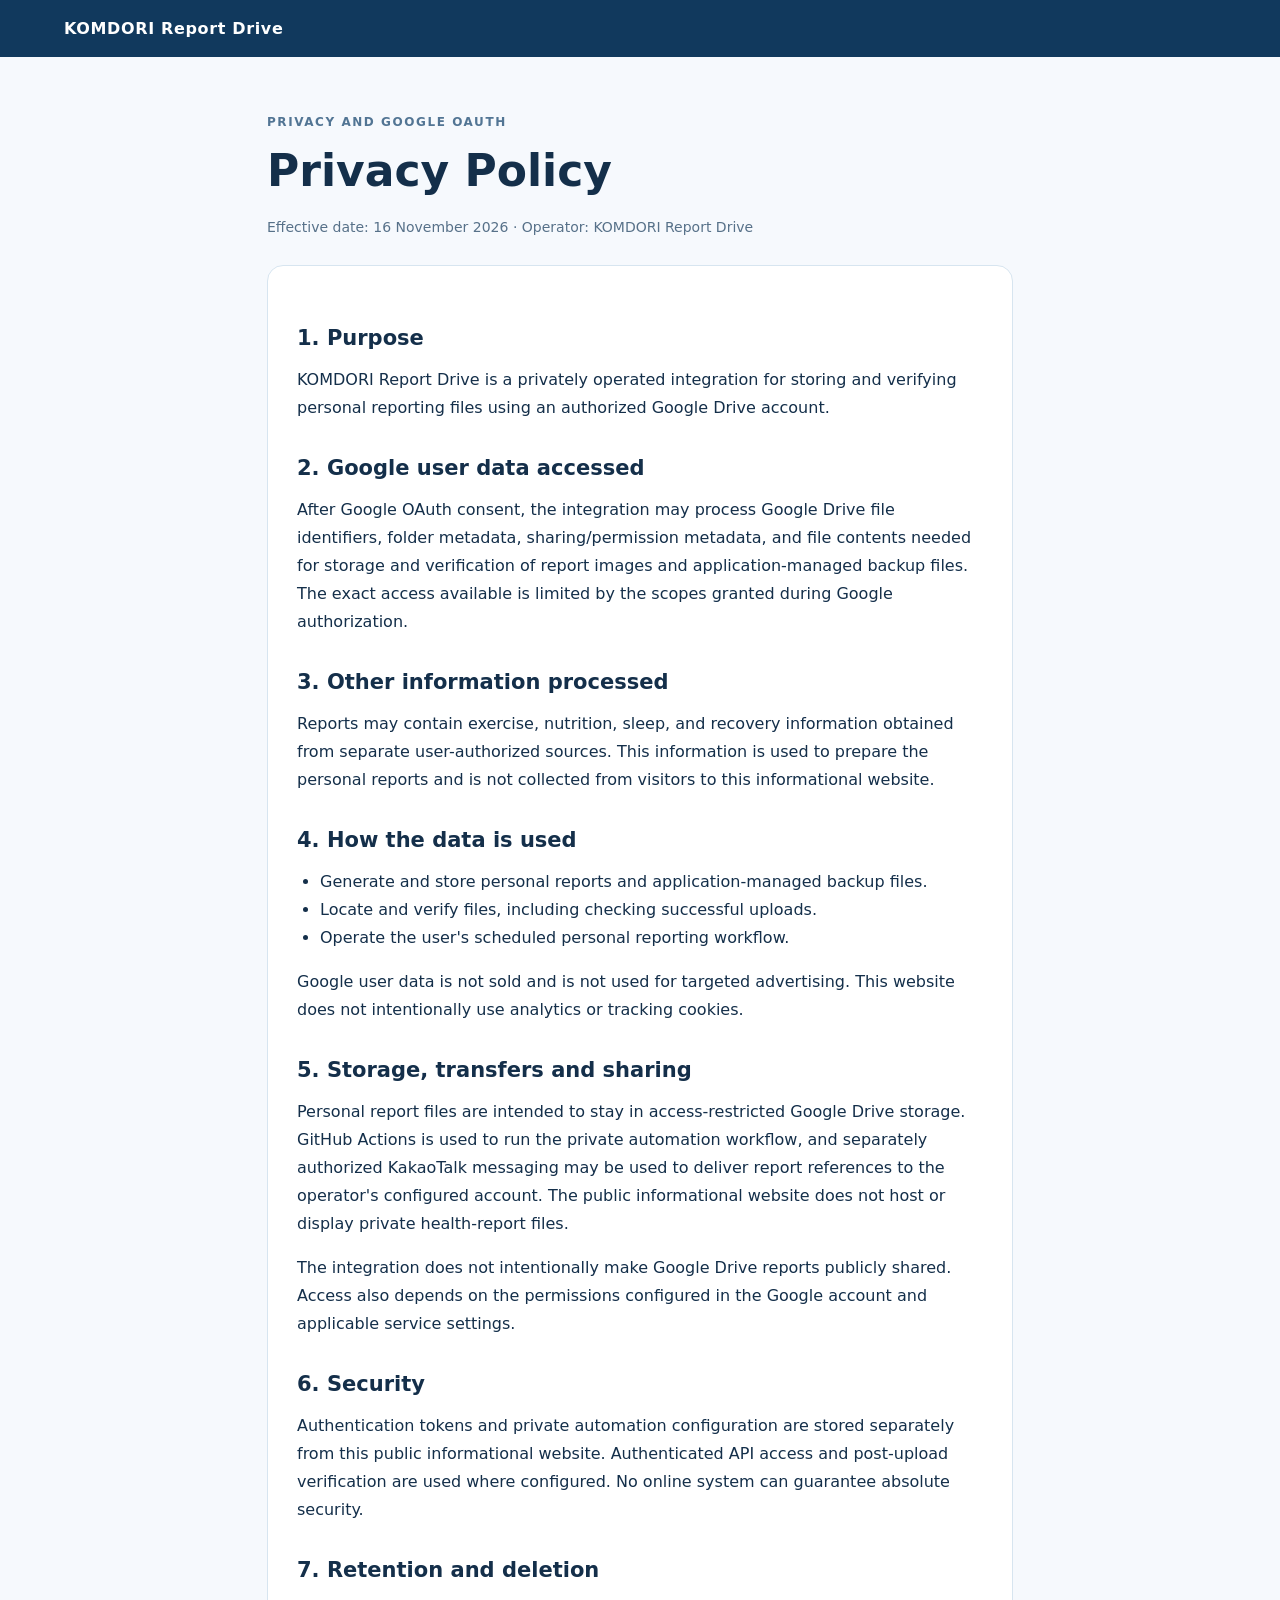
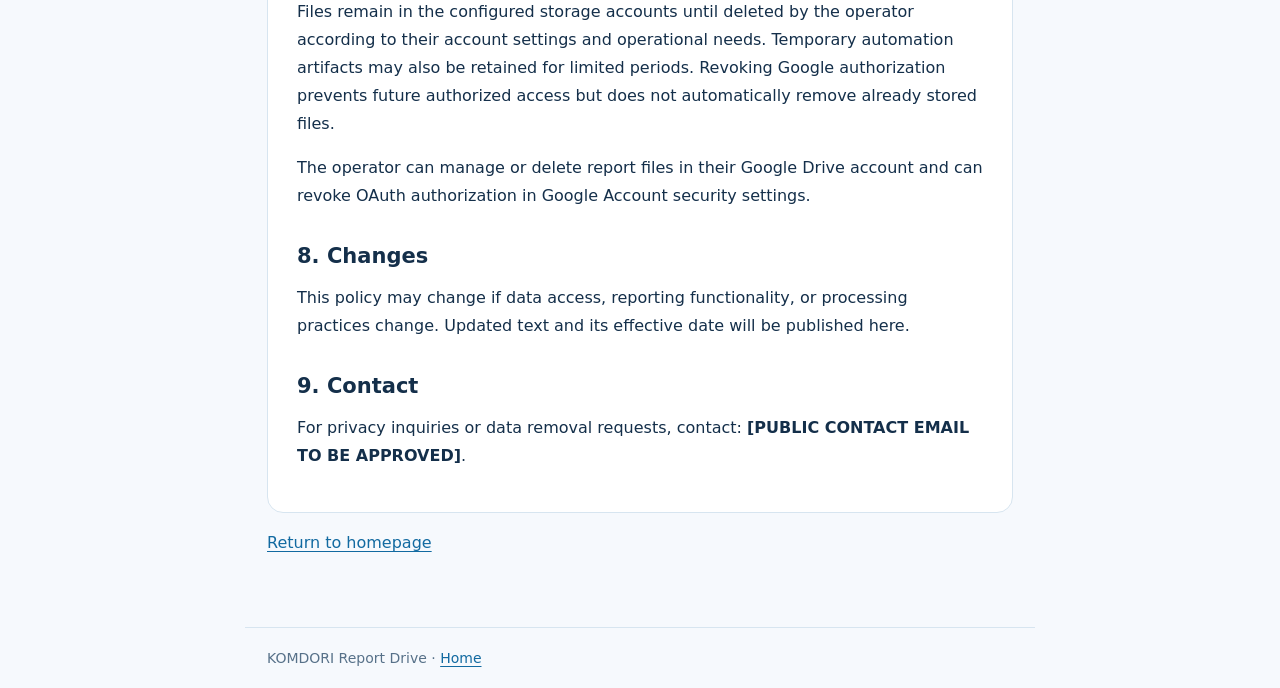
==== privacy/index.html @ 620eeff9 "Draft private OAuth site: privacy/index.html (not published)" ====
<!doctype html>
<html lang="en">
<head>
<meta charset="utf-8">
<meta name="viewport" content="width=device-width, initial-scale=1">
<title>Privacy Policy — KOMDORI Report Drive</title>
<meta name="description" content="How the KOMDORI Report Drive integration uses Google user data.">
<link rel="stylesheet" href="/styles.css">
</head>
<body>
<header><a href="/">KOMDORI Report Drive</a></header>
<main>
<p class="eyebrow">Privacy and Google OAuth</p>
<h1>Privacy Policy</h1>
<p class="meta">Effective date: 16 November 2026 · Operator: KOMDORI Report Drive</p>
<section class="panel">
<h2>1. Purpose</h2>
<p>KOMDORI Report Drive is a privately operated integration for storing and verifying personal reporting files using an authorized Google Drive account.</p>
<h2>2. Google user data accessed</h2>
<p>After Google OAuth consent, the integration may process Google Drive file identifiers, folder metadata, sharing/permission metadata, and file contents needed for storage and verification of report images and application-managed backup files. The exact access available is limited by the scopes granted during Google authorization.</p>
<h2>3. Other information processed</h2>
<p>Reports may contain exercise, nutrition, sleep, and recovery information obtained from separate user-authorized sources. This information is used to prepare the personal reports and is not collected from visitors to this informational website.</p>
<h2>4. How the data is used</h2>
<ul>
<li>Generate and store personal reports and application-managed backup files.</li>
<li>Locate and verify files, including checking successful uploads.</li>
<li>Operate the user's scheduled personal reporting workflow.</li>
</ul>
<p>Google user data is not sold and is not used for targeted advertising. This website does not intentionally use analytics or tracking cookies.</p>
<h2>5. Storage, transfers and sharing</h2>
<p>Personal report files are intended to stay in access-restricted Google Drive storage. GitHub Actions is used to run the private automation workflow, and separately authorized KakaoTalk messaging may be used to deliver report references to the operator's configured account. The public informational website does not host or display private health-report files.</p>
<p>The integration does not intentionally make Google Drive reports publicly shared. Access also depends on the permissions configured in the Google account and applicable service settings.</p>
<h2>6. Security</h2>
<p>Authentication tokens and private automation configuration are stored separately from this public informational website. Authenticated API access and post-upload verification are used where configured. No online system can guarantee absolute security.</p>
<h2>7. Retention and deletion</h2>
<p>Files remain in the configured storage accounts until deleted by the operator according to their account settings and operational needs. Temporary automation artifacts may also be retained for limited periods. Revoking Google authorization prevents future authorized access but does not automatically remove already stored files.</p>
<p>The operator can manage or delete report files in their Google Drive account and can revoke OAuth authorization in Google Account security settings.</p>
<h2>8. Changes</h2>
<p>This policy may change if data access, reporting functionality, or processing practices change. Updated text and its effective date will be published here.</p>
<h2>9. Contact</h2>
<p>For privacy inquiries or data removal requests, contact: <strong>[PUBLIC CONTACT EMAIL TO BE APPROVED]</strong>.</p>
</section>
<p><a href="/">Return to homepage</a></p>
</main>
<footer>KOMDORI Report Drive · <a href="/">Home</a></footer>
</body>
</html>
---- styles.css ----
:root{color-scheme:light;font-family:system-ui,-apple-system,BlinkMacSystemFont,"Segoe UI",sans-serif;background:#f6f9fd;color:#142f4a}*{box-sizing:border-box}body{margin:0}a{color:#126aa1;text-underline-offset:3px}header{background:#11395d;color:#fff;padding:19px max(5vw,20px)}header a{color:#fff;text-decoration:none;font-weight:650;letter-spacing:.04em}main{max-width:790px;margin:55px auto 70px;padding:0 22px}h1{font-size:clamp(30px,5vw,44px);line-height:1.18;margin:0 0 18px}h2{font-size:21px;margin:34px 0 10px}p,li{line-height:1.75;font-size:16px}ul{padding-left:23px}.eyebrow{letter-spacing:.13em;text-transform:uppercase;color:#527594;font-weight:650;font-size:12px}.panel{background:#fff;border:1px solid #d7e5f0;border-radius:16px;padding:26px 29px;margin-top:26px}.meta{font-size:14px;color:#577189}footer{border-top:1px solid #d7e5f0;max-width:790px;padding:22px;margin:auto;color:#577189;font-size:14px}@media(max-width:550px){main{margin:34px auto}.panel{padding:20px}}
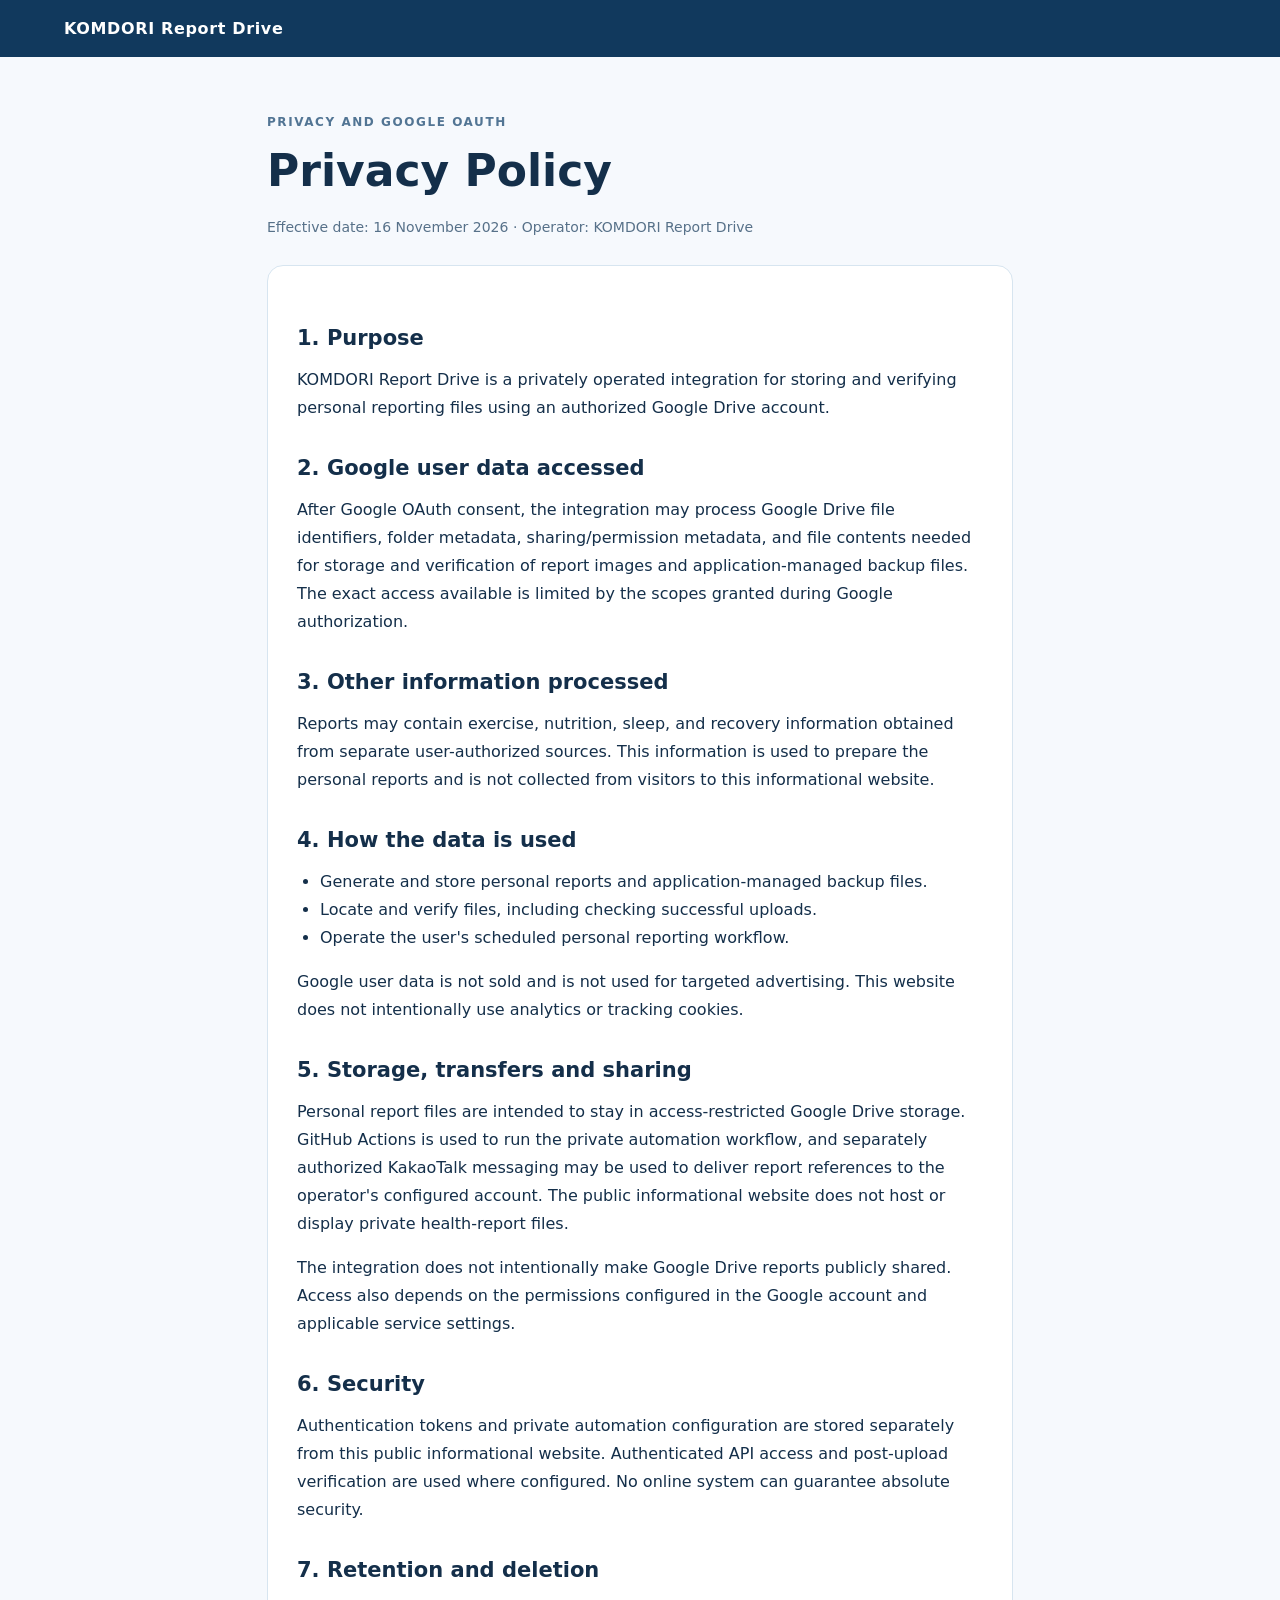
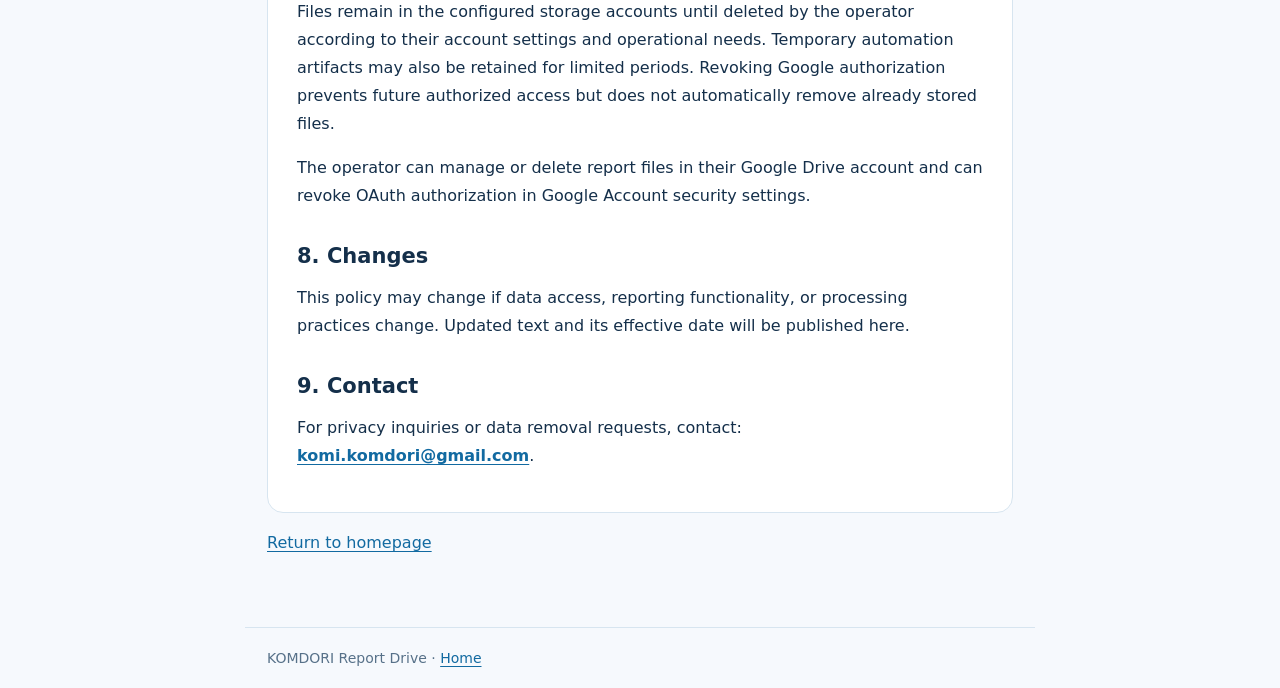
==== commit 2142b80d: "Add approved public OAuth privacy contact email to draft only" ====
--- a/privacy/index.html
+++ b/privacy/index.html
@@ -38,7 +38,7 @@
 <h2>8. Changes</h2>
 <p>This policy may change if data access, reporting functionality, or processing practices change. Updated text and its effective date will be published here.</p>
 <h2>9. Contact</h2>
-<p>For privacy inquiries or data removal requests, contact: <strong>[PUBLIC CONTACT EMAIL TO BE APPROVED]</strong>.</p>
+<p>For privacy inquiries or data removal requests, contact: <strong><a href="mailto:komi.komdori@gmail.com">komi.komdori@gmail.com</a></strong>.</p>
 </section>
 <p><a href="/">Return to homepage</a></p>
 </main>
